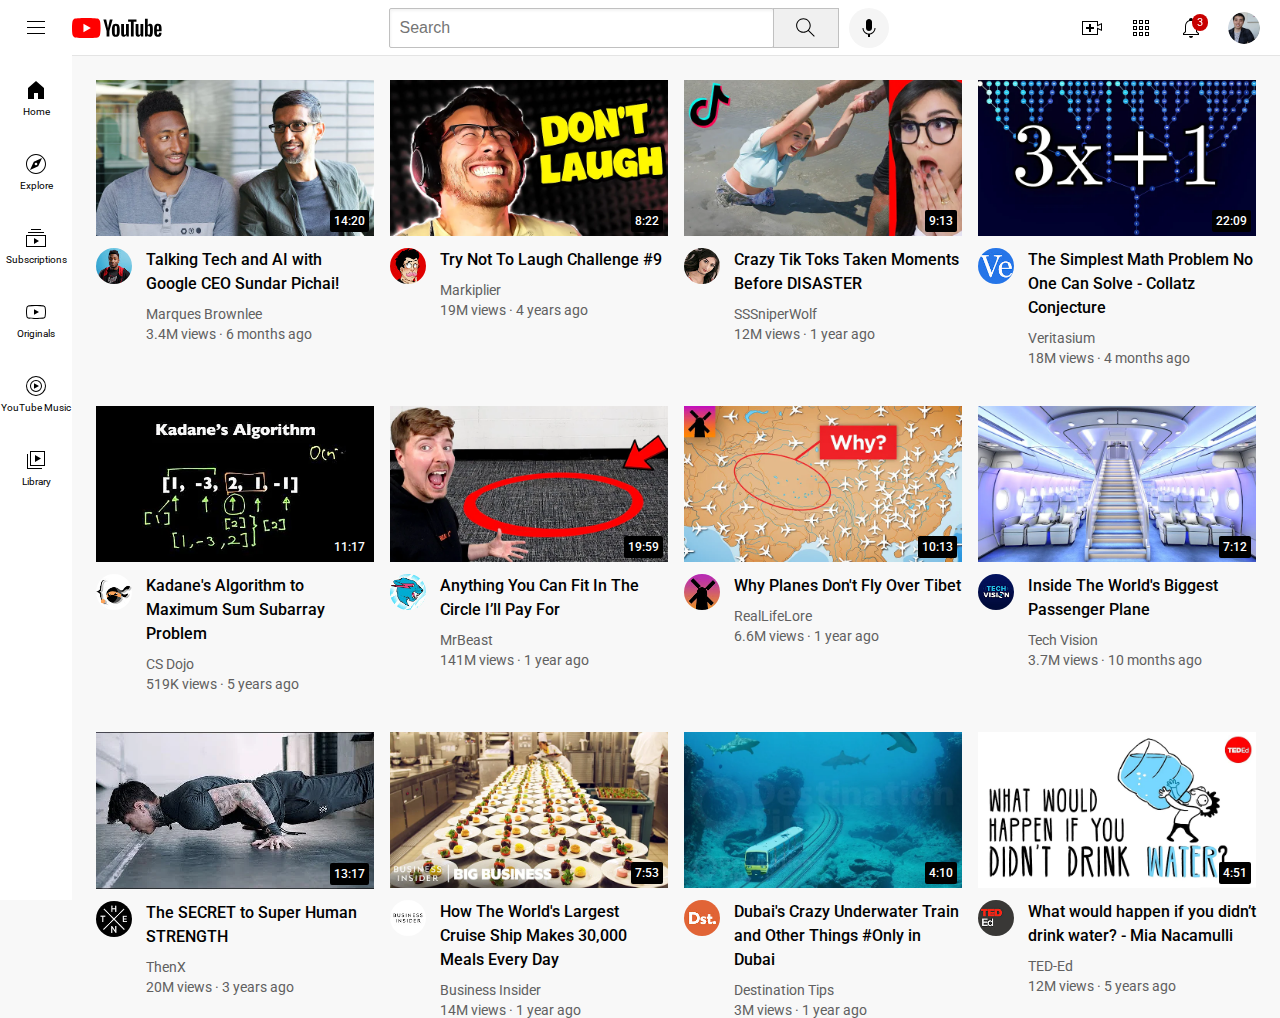
==== index.html @ 96327ec4 "Rename youtube.html to index.html" ====
<!DOCTYPE html>
<html>
  <head>
    <title>YouTube.com Clone</title>

    <link rel="preconnect" href="https://fonts.googleapis.com">
    <link rel="preconnect" href="https://fonts.gstatic.com" crossorigin>
    <link href="https://fonts.googleapis.com/css2?family=Roboto:wght@400;500;700&display=swap" rel="stylesheet">

    <link rel="stylesheet" href="styles/general.css">
    <link rel="stylesheet" href="styles/header.css">
    <link rel="stylesheet" href="styles/video.css">
    <link rel="stylesheet" href="styles/sidebar.css">
  </head>
  <body>
    <header class="header">
      <div class="left-section">
        <img class="hamburger-menu" src="icons/hamburger-menu.svg">
        <img class="youtube-logo" src="icons/youtube-logo.svg">
      </div>
      <div class="middle-section">
        <input class="search-bar" type="text" placeholder="Search">
        <button class="search-button">
          <img class="search-icon" src="icons/search.svg">
          <div class="tooltip">Search</div>
        </button>
        <!-- Put position absolute inside position relative -->
        <button class="voice-search-button">
          <img class="voice-search-icon" src="icons/voice-search-icon.svg">
          <div class="tooltip">Search with your voice</div>
        </button>
      </div>
      <div class="right-section">
        <div class="upload-icon-container">
          <img class="upload-icon" src="icons/upload.svg">
          <div class="tooltip">Create</div>
        </div>
        <div class="youtube-apps-icon-container">
          <img class="youtube-apps-icon" src="icons/youtube-apps.svg">
          <div class="tooltip">YouTube Apps</div>
        </div>
        <div class="notifications-icon-container">
          <img class="notifications-icon" src="icons/notifications.svg">
          <div class="notifications-count">3</div>
          <div class="tooltip">Notifications</div>
        </div>
        <img class="current-user-picture" src="channel-pictures/my-channel.jpeg">
      </div>
    </header>

    <nav class="sidebar">
      <div class="sidebar-link">
        <img src="icons/home.svg">
        <div>Home</div>
      </div>
      <div class="sidebar-link">
        <img src="icons/explore.svg">
        <div>Explore</div>
      </div>
      <div class="sidebar-link">
        <img src="icons/subscriptions.svg">
        <div>Subscriptions</div>
      </div>
      <div class="sidebar-link">
        <img src="icons/originals.svg">
        <div>Originals</div>
      </div>
      <div class="sidebar-link">
        <img src="icons/youtube-music.svg">
        <div>YouTube Music</div>
      </div>
      <div class="sidebar-link">
        <img src="icons/library.svg">
        <div>Library</div>
      </div>
    </nav>

    <main>
      <section class="video-grid">
        <div class="video-preview">
          <div class="thumbnail-row">
            <img class="thumbnail" src="thumbnails/thumbnail-1.webp">
            <div class="video-time">14:20</div>
          </div>
          <div class="video-info-grid">
            <div class="channel-picture">
              <img class="profile-picture" src="channel-pictures/channel-1.jpeg">
            </div>
            <div class="video-info">
              <p class="video-title">
                Talking Tech and AI with Google CEO Sundar Pichai!
              </p>
              <p class="video-author">
                Marques Brownlee
              </p>
              <p class="video-stats">
                3.4M views &#183; 6 months ago
              </p>
            </div>
          </div>
        </div>

        <div class="video-preview">
          <div class="thumbnail-row">
            <img class="thumbnail" src="thumbnails/thumbnail-2.webp">
            <div class="video-time">8:22</div>
          </div>
          <div class="video-info-grid">
            <div class="channel-picture">
              <img class="profile-picture" src="channel-pictures/channel-2.jpeg">
            </div>
            <div class="video-info">
              <p class="video-title">
                Try Not To Laugh Challenge #9
              </p>
              <p class="video-author">
                Markiplier
              </p>
              <p class="video-stats">
                19M views &#183; 4 years ago
              </p>
            </div>
          </div>
        </div>

        <div class="video-preview">
          <div class="thumbnail-row">
            <img class="thumbnail" src="thumbnails/thumbnail-3.webp">
            <div class="video-time">9:13</div>
          </div>
          <div class="video-info-grid">
            <div class="channel-picture">
              <img class="profile-picture" src="channel-pictures/channel-3.jpeg">
            </div>
            <div class="video-info">
              <p class="video-title">
                Crazy Tik Toks Taken Moments Before DISASTER
              </p>
              <p class="video-author">
                SSSniperWolf
              </p>
              <p class="video-stats">
                12M views &#183; 1 year ago
              </p>
            </div>
          </div>
        </div>

        <div class="video-preview">
          <div class="thumbnail-row">
            <img class="thumbnail" src="thumbnails/thumbnail-4.webp">
            <div class="video-time">22:09</div>
          </div>
          <div class="video-info-grid">
            <div class="channel-picture">
              <img class="profile-picture" src="channel-pictures/channel-4.jpeg">
            </div>
            <div class="video-info">
              <p class="video-title">
                The Simplest Math Problem No One Can Solve - Collatz Conjecture
              </p>
              <p class="video-author">
                Veritasium
              </p>
              <p class="video-stats">
                18M views &#183; 4 months ago
              </p>
            </div>
          </div>
        </div>

        <div class="video-preview">
          <div class="thumbnail-row">
            <img class="thumbnail" src="thumbnails/thumbnail-5.webp">
            <div class="video-time">11:17</div>
          </div>
          <div class="video-info-grid">
            <div class="channel-picture">
              <img class="profile-picture" src="channel-pictures/channel-5.jpeg">
            </div>
            <div class="video-info">
              <p class="video-title">
                Kadane's Algorithm to Maximum Sum Subarray Problem
              </p>
              <p class="video-author">
                CS Dojo
              </p>
              <p class="video-stats">
                519K views &#183; 5 years ago
              </p>
            </div>
          </div>
        </div>

        <div class="video-preview">
          <div class="thumbnail-row">
            <img class="thumbnail" src="thumbnails/thumbnail-6.webp">
            <div class="video-time">19:59</div>
          </div>
          <div class="video-info-grid">
            <div class="channel-picture">
              <img class="profile-picture" src="channel-pictures/channel-6.jpeg">
            </div>
            <div class="video-info">
              <p class="video-title">
                Anything You Can Fit In The Circle I’ll Pay For
              </p>
              <p class="video-author">
                MrBeast
              </p>
              <p class="video-stats">
                141M views &#183; 1 year ago
              </p>
            </div>
          </div>
        </div>

        <div class="video-preview">
          <div class="thumbnail-row">
            <img class="thumbnail" src="thumbnails/thumbnail-7.webp">
            <div class="video-time">10:13</div>
          </div>
          <div class="video-info-grid">
            <div class="channel-picture">
              <img class="profile-picture" src="channel-pictures/channel-7.jpeg">
            </div>
            <div class="video-info">
              <p class="video-title">
                Why Planes Don't Fly Over Tibet
              </p>
              <p class="video-author">
                RealLifeLore
              </p>
              <p class="video-stats">
                6.6M views &#183; 1 year ago
              </p>
            </div>
          </div>
        </div>

        <div class="video-preview">
          <div class="thumbnail-row">
            <img class="thumbnail" src="thumbnails/thumbnail-8.webp">
            <div class="video-time">7:12</div>
          </div>
          <div class="video-info-grid">
            <div class="channel-picture">
              <img class="profile-picture" src="channel-pictures/channel-8.jpeg">
            </div>
            <div class="video-info">
              <p class="video-title">
                Inside The World's Biggest Passenger Plane
              </p>
              <p class="video-author">
                Tech Vision
              </p>
              <p class="video-stats">
                3.7M views &#183; 10 months ago
              </p>
            </div>
          </div>
        </div>

        <div class="video-preview">
          <div class="thumbnail-row">
            <img class="thumbnail" src="thumbnails/thumbnail-9.webp">
            <div class="video-time">13:17</div>
          </div>
          <div class="video-info-grid">
            <div class="channel-picture">
              <img class="profile-picture" src="channel-pictures/channel-9.jpeg">
            </div>
            <div class="video-info">
              <p class="video-title">
                The SECRET to Super Human STRENGTH
              </p>
              <p class="video-author">
                ThenX
              </p>
              <p class="video-stats">
                20M views &#183; 3 years ago
              </p>
            </div>
          </div>
        </div>

        <div class="video-preview">
          <div class="thumbnail-row">
            <img class="thumbnail" src="thumbnails/thumbnail-10.webp">
            <div class="video-time">7:53</div>
          </div>
          <div class="video-info-grid">
            <div class="channel-picture">
              <img class="profile-picture" src="channel-pictures/channel-10.jpeg">
            </div>
            <div class="video-info">
              <p class="video-title">
                How The World's Largest Cruise Ship Makes 30,000 Meals Every Day
              </p>
              <p class="video-author">
                Business Insider
              </p>
              <p class="video-stats">
                14M views &#183; 1 year ago
              </p>
            </div>
          </div>
        </div>

        <div class="video-preview">
          <div class="thumbnail-row">
            <img class="thumbnail" src="thumbnails/thumbnail-11.webp">
            <div class="video-time">4:10</div>
          </div>
          <div class="video-info-grid">
            <div class="channel-picture">
              <img class="profile-picture" src="channel-pictures/channel-11.jpeg">
            </div>
            <div class="video-info">
              <p class="video-title">
                Dubai's Crazy Underwater Train and Other Things #Only in Dubai
              </p>
              <p class="video-author">
                Destination Tips
              </p>
              <p class="video-stats">
                3M views &#183; 1 year ago
              </p>
            </div>
          </div>
        </div>

        <div class="video-preview">
          <div class="thumbnail-row">
            <img class="thumbnail" src="thumbnails/thumbnail-12.webp">
            <div class="video-time">4:51</div>
          </div>
          <div class="video-info-grid">
            <div class="channel-picture">
              <img class="profile-picture" src="channel-pictures/channel-12.jpeg">
            </div>
            <div class="video-info">
              <p class="video-title">
                What would happen if you didn’t drink water? - Mia Nacamulli
              </p>
              <p class="video-author">
                TED-Ed
              </p>
              <p class="video-stats">
                12M views &#183; 5 years ago
              </p>
            </div>
          </div>
        </div>
      </section>
    </main>
  </body>
</html>
---- styles/general.css ----
p {
  margin-top: 0;
  margin-bottom: 0;
}

body {
  /* This style below will be inherited */
  font-family: Roboto, Arial;
  margin: 0;
  padding-top: 80px;
  padding-left: 96px;
  padding-right: 24px;
  background-color: rgb(248, 248, 248);
}
---- styles/header.css ----
.header {
  height: 55px;

  display: flex;
  flex-direction: row;
  justify-content: space-between;

  position: fixed;
  top: 0;
  left: 0;
  right: 0;
  z-index: 100;

  background-color: white;
  border-bottom-width: 1px;
  border-bottom-style: solid;
  border-bottom-color: rgb(228, 228, 228);
}

.left-section {
  display: flex;
  align-items: center;
}

.hamburger-menu {
  height: 24px;
  margin-left: 24px;
  margin-right: 24px;
}

.youtube-logo {
  height: 20px;
}

.middle-section {
  flex: 1;
  margin-left: 70px;
  margin-right: 35px;
  max-width: 500px;
  display: flex;
  align-items: center;
}

.search-bar {
  flex: 1;
  height: 36px;
  padding-left: 10px;
  font-size: 16px;
  border: 1px solid rgb(192, 192, 192);
  border-radius: 2px;
  box-shadow: inset 1px 2px 3px rgba(0, 0, 0, 0.05);
  width: 0;
}

.search-bar::placeholder {
  font-size: 16px;
}

.search-button {
  height: 40px;
  width: 66px;
  background-color: rgb(240, 240, 240);
  border-width: 1px;
  border-style: solid;
  border-color: rgb(192, 192, 192);
  margin-left: -1px;
  margin-right: 10px;
}

.search-button,
.voice-search-button,
.upload-icon-container {
  display: flex;
  justify-content: center;
  align-items: center;
  position: relative;
}

.search-button .tooltip,
.voice-search-button .tooltip,
.upload-icon-container .tooltip {
  position: absolute;
  background-color: gray;
  color: white;
  padding-top: 4px;
  padding-bottom: 4px;
  padding-left: 8px;
  padding-right: 8px;
  border-radius: 2px;
  font-size: 12px;
  bottom: -30px;
  opacity: 0;
  transition: opacity 0.15s;
  pointer-events: none;
  white-space: nowrap;
}

.search-button:hover .tooltip,
.voice-search-button:hover .tooltip,
.upload-icon-container:hover .tooltip {
  opacity: 1;
}

.search-icon {
  height: 25px;
}

.voice-search-button {
  height: 40px;
  width: 40px;
  border-radius: 20px;
  border: none;
  background-color: rgb(245, 245, 245);
}

.voice-search-icon {
  height: 24px;
}

.right-section {
  width: 180px;
  margin-right: 20px;
  display: flex;
  align-items: center;
  justify-content: space-between;
  flex-shrink: 0;
}

.upload-icon {
  height: 24px;
}

.youtube-apps-icon {
  height: 24px;
}

.notifications-icon {
  height: 24px;
}

.notifications-icon-container {
  position: relative;
}

.notifications-count {
  position: absolute;
  top: -2px;
  right: -5px;
  background-color: rgb(200, 0, 0);
  color: white;
  font-size: 11px;
  padding-left: 5px;
  padding-right: 5px;
  padding-top: 2px;
  padding-bottom: 2px;
  border-radius: 10px;
}

.current-user-picture {
  height: 32px;
  border-radius: 16px;
}

.search-button,
.voice-search-button,
.upload-icon-container,
.youtube-apps-icon-container,
.notifications-icon-container {
  display: flex;
  justify-content: center;
  align-items: center;
  position: relative;
  cursor: pointer;
}

.search-button .tooltip,
.voice-search-button .tooltip,
.upload-icon-container .tooltip,
.youtube-apps-icon-container .tooltip,
.notifications-icon-container .tooltip {
  font-family: Roboto, Arial;
  position: absolute;
  background-color: gray;
  color: white;
  padding-top: 4px;
  padding-bottom: 4px;
  padding-left: 8px;
  padding-right: 8px;
  border-radius: 2px;
  font-size: 12px;
  bottom: -30px;
  opacity: 0;
  transition: opacity 0.15s;
  pointer-events: none;
  white-space: nowrap;
}

.search-button:hover .tooltip,
.voice-search-button:hover .tooltip,
.upload-icon-container:hover .tooltip,
.youtube-apps-icon-container:hover .tooltip,
.notifications-icon-container:hover .tooltip {
  opacity: 1;
}
---- styles/video.css ----
.thumbnail {
  width: 100%;
}

.video-title {
  margin-top: 0;
  font-size: 14px;
  font-weight: 500;
  line-height: 20px;
  margin-bottom: 10px;
}

.video-info-grid {
  display: grid;
  grid-template-columns: 50px 1fr;
}

.profile-picture {
  width: 36px;
  border-radius: 50px;
}

.thumbnail-row {
  margin-bottom: 8px;
  position: relative;
}

.video-author,
.video-stats {
  font-size: 12px;
  color: rgb(96, 96, 96);
}

.video-author {
  margin-bottom: 4px;
}

@media (min-width: 1000px) {
  .video-title {
    font-size: 16px;
    line-height: 24px;
  }
}

@media (min-width: 1000px) {
  .video-author,
  .video-stats {
    font-size: 14px;
  }
}

.video-grid {
  display: grid;
  grid-template-columns: 1fr 1fr 1fr;
  column-gap: 16px;
  row-gap: 40px;
}

@media (max-width: 750px) {
  .video-grid {
    grid-template-columns: 1fr 1fr;
  }
}

@media (min-width: 751px) and (max-width: 999px) {
  .video-grid {
    grid-template-columns: 1fr 1fr 1fr;
  }
}

@media (min-width: 1000px) {
  .video-grid {
    grid-template-columns: 1fr 1fr 1fr 1fr;
  }
}

.video-time {
  font-size: 12px;
  font-weight: 500;
  padding: 4px;
  border-radius: 2px;
  background-color: black;
  color: white;
  position: absolute;
  bottom: 8px;
  right: 5px;
}
---- styles/sidebar.css ----
.sidebar {
  position: fixed;
  left: 0;
  bottom: 0;
  top: 55px;
  background-color: white;
  width: 72px;
  z-index: 200;
  padding-top: 5px;
}

.sidebar-link {
  height: 74px;
  display: flex;
  justify-content: center;
  align-items: center;
  flex-direction: column;
  cursor: pointer;
}

.sidebar-link:hover {
  background-color: rgb(235, 235, 235);
}

.sidebar-link img {
  height: 24px;
  margin-bottom: 4px;
}

.sidebar-link div {
  font-size: 10px;
}
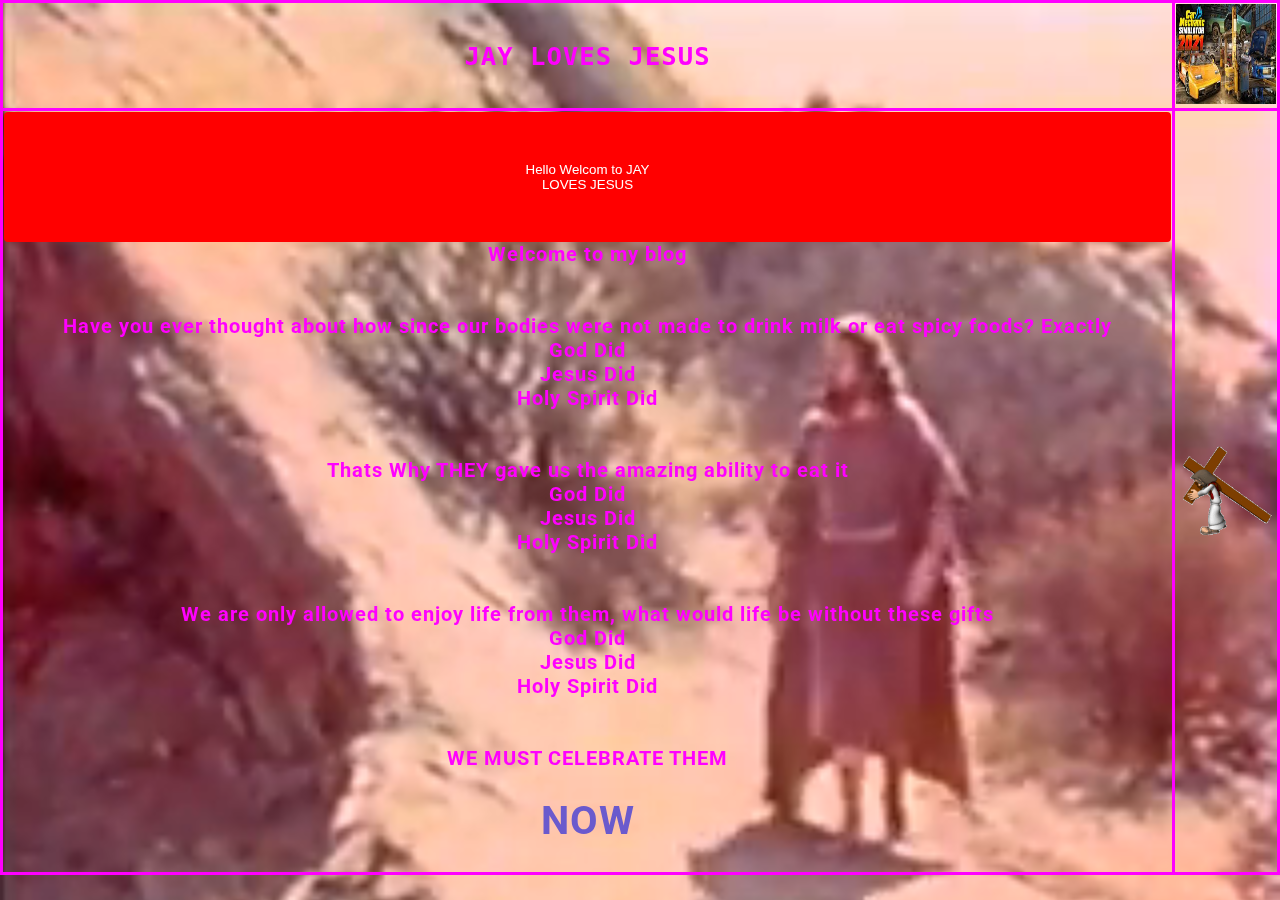
==== commit 39d27d4a: "Update and rename new.html to index.html" ====
--- a/index.html
+++ b/index.html
@@ -1,358 +1,71 @@
-<!DOCTYPE html>
-<html>
-  <head>
-    <title>YouTube.com Clone</title>
-
-    <link rel="preconnect" href="https://fonts.googleapis.com">
-    <link rel="preconnect" href="https://fonts.gstatic.com" crossorigin>
-    <link href="https://fonts.googleapis.com/css2?family=Roboto:wght@400;500;700&display=swap" rel="stylesheet">
-
-    <link rel="stylesheet" href="styles/general.css">
-    <link rel="stylesheet" href="styles/header.css">
-    <link rel="stylesheet" href="styles/video.css">
-    <link rel="stylesheet" href="styles/sidebar.css">
-  </head>
-  <body>
-    <header class="header">
-      <div class="left-section">
-        <img class="hamburger-menu" src="icons/hamburger-menu.svg">
-        <img class="youtube-logo" src="icons/youtube-logo.svg">
-      </div>
-      <div class="middle-section">
-        <input class="search-bar" type="text" placeholder="Search">
-        <button class="search-button">
-          <img class="search-icon" src="icons/search.svg">
-          <div class="tooltip">Search</div>
-        </button>
-        <!-- Put position absolute inside position relative -->
-        <button class="voice-search-button">
-          <img class="voice-search-icon" src="icons/voice-search-icon.svg">
-          <div class="tooltip">Search with your voice</div>
-        </button>
-      </div>
-      <div class="right-section">
-        <div class="upload-icon-container">
-          <img class="upload-icon" src="icons/upload.svg">
-          <div class="tooltip">Create</div>
-        </div>
-        <div class="youtube-apps-icon-container">
-          <img class="youtube-apps-icon" src="icons/youtube-apps.svg">
-          <div class="tooltip">YouTube Apps</div>
-        </div>
-        <div class="notifications-icon-container">
-          <img class="notifications-icon" src="icons/notifications.svg">
-          <div class="notifications-count">3</div>
-          <div class="tooltip">Notifications</div>
-        </div>
-        <img class="current-user-picture" src="channel-pictures/my-channel.jpeg">
-      </div>
-    </header>
-
-    <nav class="sidebar">
-      <div class="sidebar-link">
-        <img src="icons/home.svg">
-        <div>Home</div>
-      </div>
-      <div class="sidebar-link">
-        <img src="icons/explore.svg">
-        <div>Explore</div>
-      </div>
-      <div class="sidebar-link">
-        <img src="icons/subscriptions.svg">
-        <div>Subscriptions</div>
-      </div>
-      <div class="sidebar-link">
-        <img src="icons/originals.svg">
-        <div>Originals</div>
-      </div>
-      <div class="sidebar-link">
-        <img src="icons/youtube-music.svg">
-        <div>YouTube Music</div>
-      </div>
-      <div class="sidebar-link">
-        <img src="icons/library.svg">
-        <div>Library</div>
-      </div>
-    </nav>
-
-    <main>
-      <section class="video-grid">
-        <div class="video-preview">
-          <div class="thumbnail-row">
-            <img class="thumbnail" src="thumbnails/thumbnail-1.webp">
-            <div class="video-time">14:20</div>
-          </div>
-          <div class="video-info-grid">
-            <div class="channel-picture">
-              <img class="profile-picture" src="channel-pictures/channel-1.jpeg">
-            </div>
-            <div class="video-info">
-              <p class="video-title">
-                Talking Tech and AI with Google CEO Sundar Pichai!
-              </p>
-              <p class="video-author">
-                Marques Brownlee
-              </p>
-              <p class="video-stats">
-                3.4M views &#183; 6 months ago
-              </p>
-            </div>
-          </div>
-        </div>
-
-        <div class="video-preview">
-          <div class="thumbnail-row">
-            <img class="thumbnail" src="thumbnails/thumbnail-2.webp">
-            <div class="video-time">8:22</div>
-          </div>
-          <div class="video-info-grid">
-            <div class="channel-picture">
-              <img class="profile-picture" src="channel-pictures/channel-2.jpeg">
-            </div>
-            <div class="video-info">
-              <p class="video-title">
-                Try Not To Laugh Challenge #9
-              </p>
-              <p class="video-author">
-                Markiplier
-              </p>
-              <p class="video-stats">
-                19M views &#183; 4 years ago
-              </p>
-            </div>
-          </div>
-        </div>
-
-        <div class="video-preview">
-          <div class="thumbnail-row">
-            <img class="thumbnail" src="thumbnails/thumbnail-3.webp">
-            <div class="video-time">9:13</div>
-          </div>
-          <div class="video-info-grid">
-            <div class="channel-picture">
-              <img class="profile-picture" src="channel-pictures/channel-3.jpeg">
-            </div>
-            <div class="video-info">
-              <p class="video-title">
-                Crazy Tik Toks Taken Moments Before DISASTER
-              </p>
-              <p class="video-author">
-                SSSniperWolf
-              </p>
-              <p class="video-stats">
-                12M views &#183; 1 year ago
-              </p>
-            </div>
-          </div>
-        </div>
-
-        <div class="video-preview">
-          <div class="thumbnail-row">
-            <img class="thumbnail" src="thumbnails/thumbnail-4.webp">
-            <div class="video-time">22:09</div>
-          </div>
-          <div class="video-info-grid">
-            <div class="channel-picture">
-              <img class="profile-picture" src="channel-pictures/channel-4.jpeg">
-            </div>
-            <div class="video-info">
-              <p class="video-title">
-                The Simplest Math Problem No One Can Solve - Collatz Conjecture
-              </p>
-              <p class="video-author">
-                Veritasium
-              </p>
-              <p class="video-stats">
-                18M views &#183; 4 months ago
-              </p>
-            </div>
-          </div>
-        </div>
-
-        <div class="video-preview">
-          <div class="thumbnail-row">
-            <img class="thumbnail" src="thumbnails/thumbnail-5.webp">
-            <div class="video-time">11:17</div>
-          </div>
-          <div class="video-info-grid">
-            <div class="channel-picture">
-              <img class="profile-picture" src="channel-pictures/channel-5.jpeg">
-            </div>
-            <div class="video-info">
-              <p class="video-title">
-                Kadane's Algorithm to Maximum Sum Subarray Problem
-              </p>
-              <p class="video-author">
-                CS Dojo
-              </p>
-              <p class="video-stats">
-                519K views &#183; 5 years ago
-              </p>
-            </div>
-          </div>
-        </div>
-
-        <div class="video-preview">
-          <div class="thumbnail-row">
-            <img class="thumbnail" src="thumbnails/thumbnail-6.webp">
-            <div class="video-time">19:59</div>
-          </div>
-          <div class="video-info-grid">
-            <div class="channel-picture">
-              <img class="profile-picture" src="channel-pictures/channel-6.jpeg">
-            </div>
-            <div class="video-info">
-              <p class="video-title">
-                Anything You Can Fit In The Circle I’ll Pay For
-              </p>
-              <p class="video-author">
-                MrBeast
-              </p>
-              <p class="video-stats">
-                141M views &#183; 1 year ago
-              </p>
-            </div>
-          </div>
-        </div>
-
-        <div class="video-preview">
-          <div class="thumbnail-row">
-            <img class="thumbnail" src="thumbnails/thumbnail-7.webp">
-            <div class="video-time">10:13</div>
-          </div>
-          <div class="video-info-grid">
-            <div class="channel-picture">
-              <img class="profile-picture" src="channel-pictures/channel-7.jpeg">
-            </div>
-            <div class="video-info">
-              <p class="video-title">
-                Why Planes Don't Fly Over Tibet
-              </p>
-              <p class="video-author">
-                RealLifeLore
-              </p>
-              <p class="video-stats">
-                6.6M views &#183; 1 year ago
-              </p>
-            </div>
-          </div>
-        </div>
-
-        <div class="video-preview">
-          <div class="thumbnail-row">
-            <img class="thumbnail" src="thumbnails/thumbnail-8.webp">
-            <div class="video-time">7:12</div>
-          </div>
-          <div class="video-info-grid">
-            <div class="channel-picture">
-              <img class="profile-picture" src="channel-pictures/channel-8.jpeg">
-            </div>
-            <div class="video-info">
-              <p class="video-title">
-                Inside The World's Biggest Passenger Plane
-              </p>
-              <p class="video-author">
-                Tech Vision
-              </p>
-              <p class="video-stats">
-                3.7M views &#183; 10 months ago
-              </p>
-            </div>
-          </div>
-        </div>
-
-        <div class="video-preview">
-          <div class="thumbnail-row">
-            <img class="thumbnail" src="thumbnails/thumbnail-9.webp">
-            <div class="video-time">13:17</div>
-          </div>
-          <div class="video-info-grid">
-            <div class="channel-picture">
-              <img class="profile-picture" src="channel-pictures/channel-9.jpeg">
-            </div>
-            <div class="video-info">
-              <p class="video-title">
-                The SECRET to Super Human STRENGTH
-              </p>
-              <p class="video-author">
-                ThenX
-              </p>
-              <p class="video-stats">
-                20M views &#183; 3 years ago
-              </p>
-            </div>
-          </div>
-        </div>
-
-        <div class="video-preview">
-          <div class="thumbnail-row">
-            <img class="thumbnail" src="thumbnails/thumbnail-10.webp">
-            <div class="video-time">7:53</div>
-          </div>
-          <div class="video-info-grid">
-            <div class="channel-picture">
-              <img class="profile-picture" src="channel-pictures/channel-10.jpeg">
-            </div>
-            <div class="video-info">
-              <p class="video-title">
-                How The World's Largest Cruise Ship Makes 30,000 Meals Every Day
-              </p>
-              <p class="video-author">
-                Business Insider
-              </p>
-              <p class="video-stats">
-                14M views &#183; 1 year ago
-              </p>
-            </div>
-          </div>
-        </div>
-
-        <div class="video-preview">
-          <div class="thumbnail-row">
-            <img class="thumbnail" src="thumbnails/thumbnail-11.webp">
-            <div class="video-time">4:10</div>
-          </div>
-          <div class="video-info-grid">
-            <div class="channel-picture">
-              <img class="profile-picture" src="channel-pictures/channel-11.jpeg">
-            </div>
-            <div class="video-info">
-              <p class="video-title">
-                Dubai's Crazy Underwater Train and Other Things #Only in Dubai
-              </p>
-              <p class="video-author">
-                Destination Tips
-              </p>
-              <p class="video-stats">
-                3M views &#183; 1 year ago
-              </p>
-            </div>
-          </div>
-        </div>
-
-        <div class="video-preview">
-          <div class="thumbnail-row">
-            <img class="thumbnail" src="thumbnails/thumbnail-12.webp">
-            <div class="video-time">4:51</div>
-          </div>
-          <div class="video-info-grid">
-            <div class="channel-picture">
-              <img class="profile-picture" src="channel-pictures/channel-12.jpeg">
-            </div>
-            <div class="video-info">
-              <p class="video-title">
-                What would happen if you didn’t drink water? - Mia Nacamulli
-              </p>
-              <p class="video-author">
-                TED-Ed
-              </p>
-              <p class="video-stats">
-                12M views &#183; 5 years ago
-              </p>
-            </div>
-          </div>
-        </div>
-      </section>
-    </main>
-  </body>
-</html>
+<!DOCTYPE html>
+<html>
+  <head>
+    <title>JAY LOVES JESUS</title>
+
+    <link rel="preconnect" href="https://fonts.googleapis.com">
+    <link rel="preconnect" href="https://fonts.gstatic.com" crossorigin>
+    <link href="https://fonts.googleapis.com/css2?family=Roboto:wght@400;500;700&display=swap" rel="stylesheet">
+
+    <link rel="stylesheet" href="styles/general.css">
+    <link rel="stylesheet" href="styles/header.css">
+    <link rel="stylesheet" href="styles/video.css">
+    <link rel="stylesheet" href="styles/sidebar.css">
+  </head>
+  
+  <body>
+
+	  <table class="JesusTable">
+		  <tbody>
+		    <video id="Jesus" autoplay="" muted="" loop="" src="videos/Jesus.mp4" oncanplay="this.play()"></video>
+			  <tr>
+				<th>
+				<h1>JAY LOVES JESUS</h1>
+				</th>
+				<th>
+				<img width="100" height="100" src="Untitled.jpg">
+				</th>
+			</tr>
+			
+			
+				<tr>
+				<th>
+
+				
+				
+				<div class="JesusDiv">
+					<button href="https://www.youtube.com/" target="_blank" class="Jesus1">
+						Hello Welcom to JAY LOVES JESUS
+					</button>
+					<div class="blog">
+					Welcome to my blog <br> <br> <br>
+					Have you ever thought about how since our bodies were not made to drink milk or eat spicy foods? Exactly<br>
+					God Did <br>
+					Jesus Did <br>
+					Holy Spirit Did <br> <br> <br>
+					Thats Why THEY gave us the amazing ability to eat it <br>
+					God Did <br>
+					Jesus Did <br>
+					Holy Spirit Did <br> <br> <br>
+					We are only allowed to enjoy life from them, what would life be without these gifts <br>
+					God Did <br>
+					Jesus Did <br>
+					Holy Spirit Did <br> <br> <br>
+					WE MUST CELEBRATE THEM <h1 style="size: 20px; color: slateblue">NOW</h1>
+					</div>
+					</th>
+				<th style="width: 100px; height:100%">
+					<a href="jesusisking.html" target="_blank" class="blog">
+						<img width="100" height="100" src="videos/jesus-cross.gif">
+					</a>			
+
+				</th>
+			</div>
+			</tr>
+			
+			
+			
+		</tbody>
+	</table>
+</body>
+</html>
--- a/styles/general.css
+++ b/styles/general.css
@@ -2,13 +2,83 @@
   margin-top: 0;
   margin-bottom: 0;
 }
-
+html {
+	  cursor:  url('jesus-cross.gif'), none;
+}
 body {
   /* This style below will be inherited */
   font-family: Roboto, Arial;
   margin: 0;
-  padding-top: 80px;
-  padding-left: 96px;
-  padding-right: 24px;
-  background-color: rgb(248, 248, 248);
+height:100%;
+width:100vw;
+  background-color: transparent;
+
+  color: magenta;
 }
+table {
+	 border-collapse: collapse;
+	font-family: monospace;
+	font-size: 0.8rem;
+	letter-spacing: 1px;
+	table-layout: fixed;
+	overflow-x: hidden;
+	height: auto;
+	width: 100%;
+
+}
+th, td {
+		border: 3px solid magenta;
+	border-collapse: collapse;
+}
+video {
+	position:fixed;
+	top: 0;
+	left: 0;
+	min-width: 100%;
+	min-height: 100%;
+	z-index:-1;
+}
+.Jesus1 {
+	/* changing the button to be red background white text and no border */
+	background-color: red;
+	color: white;
+	border: none;
+	padding-top: 50px;
+	padding-bottom: 50px;
+	padding-left: 500px;
+	padding-right: 500px;
+	border-radius: 4px;
+	cursor: pointer;
+	text-align: center;
+}
+.Jesus1:hover {
+	background-color: green;
+	color: blue;
+	cursor: none;
+	text-align: left;
+	box-shadow: 5px 5px 10px rbga(0, 0, 0, 0.15);
+}
+.JesusDiv {
+	align-items: center;
+	align-content: center;
+	text-align:  center;
+}
+.JesusTable {
+	display: flex;
+  justify-content: center;
+  align-items: center;
+  height: 100%;
+  width: 100%;
+  margin: 0;
+  padding: 0;
+  overflow-y: auto;
+  color: magenta;
+}
+.blog {
+	font-family: Roboto;
+	font-weight: bold;
+	font-size: 20px;
+	color: magenta;
+	margin-top: 0;
+	shadow: 2px;
+}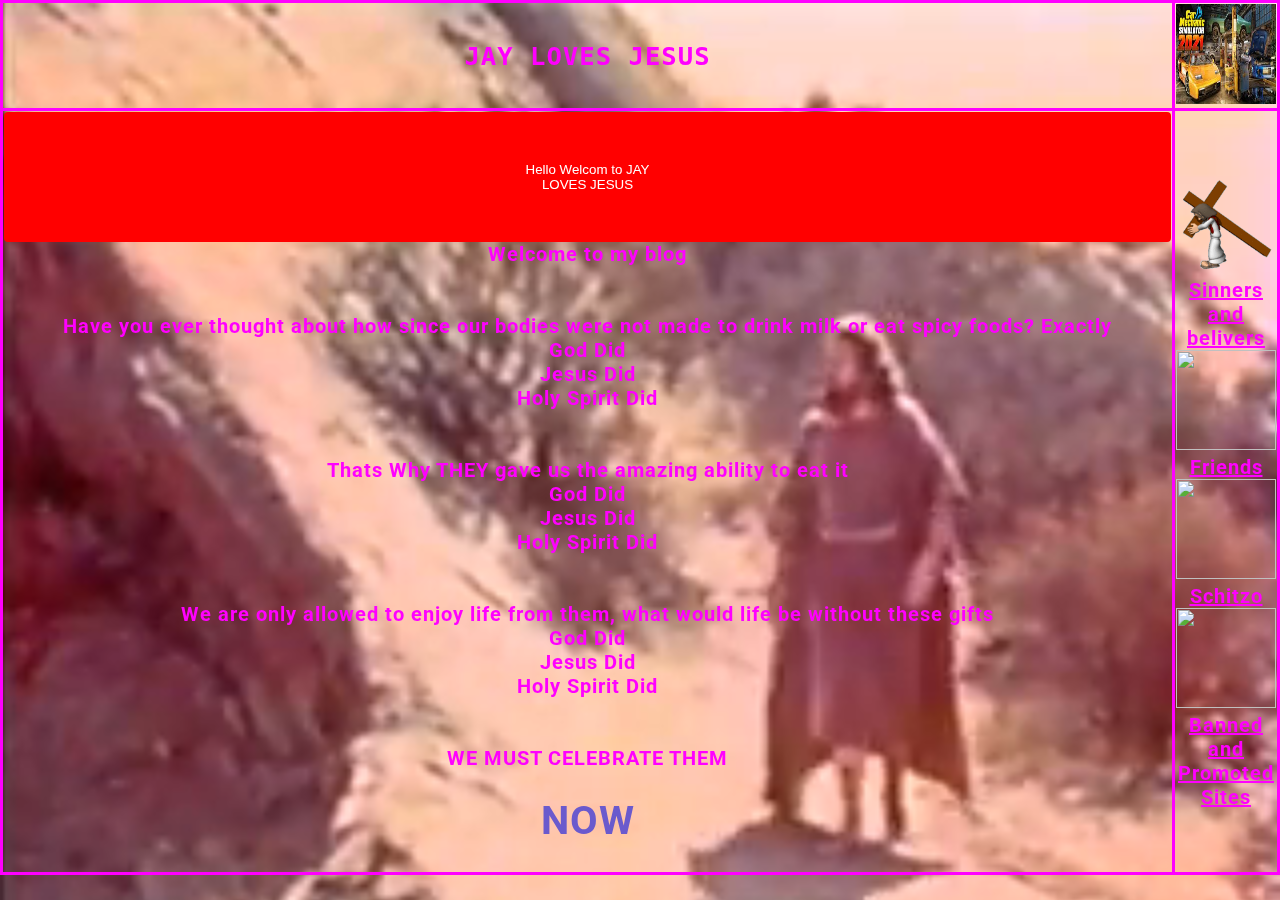
==== commit 85226493: "Add files via upload" ====
--- a/index.html
+++ b/index.html
@@ -55,10 +55,22 @@
 					</div>
 					</th>
 				<th style="width: 100px; height:100%">
-					<a href="jesusisking.html" target="_blank" class="blog">
-						<img width="100" height="100" src="videos/jesus-cross.gif">
+					<a href="SinnersBelivers.html" target="_blank" class="blog">
+						<img width="100" height="100" src="videos/jesus-cross.gif"> <br>
+						Sinners and belivers
 					</a>			
-
+					<a href="Friends.html" target="_blank" class="blog">
+						<img width="100" height="100" src="videos/jesussheep.gif"> <br>
+						Friends
+					</a>			
+					<a href="Schitzo.html" target="_blank" class="blog">
+						<img width="100" height="100" src="videos/jesusbread.gif"> <br>
+						Schitzo
+					</a>			
+					<a href="Sites.html" target="_blank" class="blog">
+						<img width="100" height="100" src="videos/jesusballin.webp"> <br>
+						Banned and Promoted Sites
+					</a>								
 				</th>
 			</div>
 			</tr>
--- a/styles/general.css
+++ b/styles/general.css
@@ -3,7 +3,7 @@
   margin-bottom: 0;
 }
 html {
-	  cursor:  url('jesus-cross.gif'), none;
+	  cursor:  url('jesus-cross.gif'), pointer;
 }
 body {
   /* This style below will be inherited */
@@ -81,4 +81,4 @@
 	color: magenta;
 	margin-top: 0;
 	shadow: 2px;
-}+}
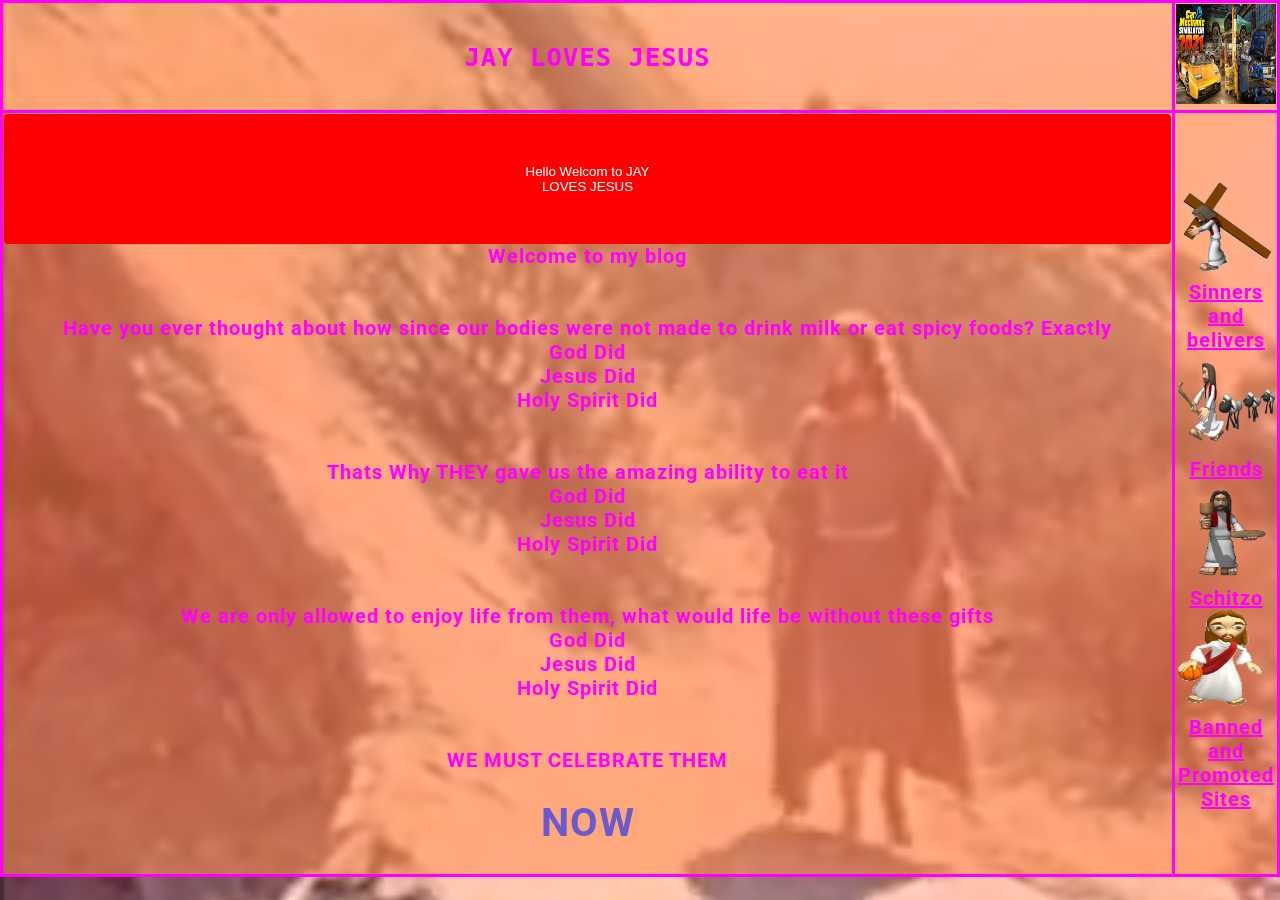
==== commit c77e6803: "Add files via upload" ====
--- a/index.html
+++ b/index.html
@@ -23,7 +23,11 @@
 				<h1>JAY LOVES JESUS</h1>
 				</th>
 				<th>
-				<img width="100" height="100" src="Untitled.jpg">
+				<a href="https://store.steampowered.com/app/1190000/Car_Mechanic_Simulator_2021/" target="_blank" class="blog">
+						<img width="100" height="100" src="Untitled.jpg">
+					</a>	
+				
+				
 				</th>
 			</tr>
 			
--- a/styles/general.css
+++ b/styles/general.css
@@ -11,8 +11,6 @@
   margin: 0;
 height:100%;
 width:100vw;
-  background-color: transparent;
-
   color: magenta;
 }
 table {
@@ -24,11 +22,12 @@
 	overflow-x: hidden;
 	height: auto;
 	width: 100%;
-
+	background-color: rgba(255, 144, 85, 0.1);
 }
 th, td {
 		border: 3px solid magenta;
 	border-collapse: collapse;
+	background-color: rgba(255, 144, 85, 0.5);
 }
 video {
 	position:fixed;
@@ -81,4 +80,4 @@
 	color: magenta;
 	margin-top: 0;
 	shadow: 2px;
-}
+}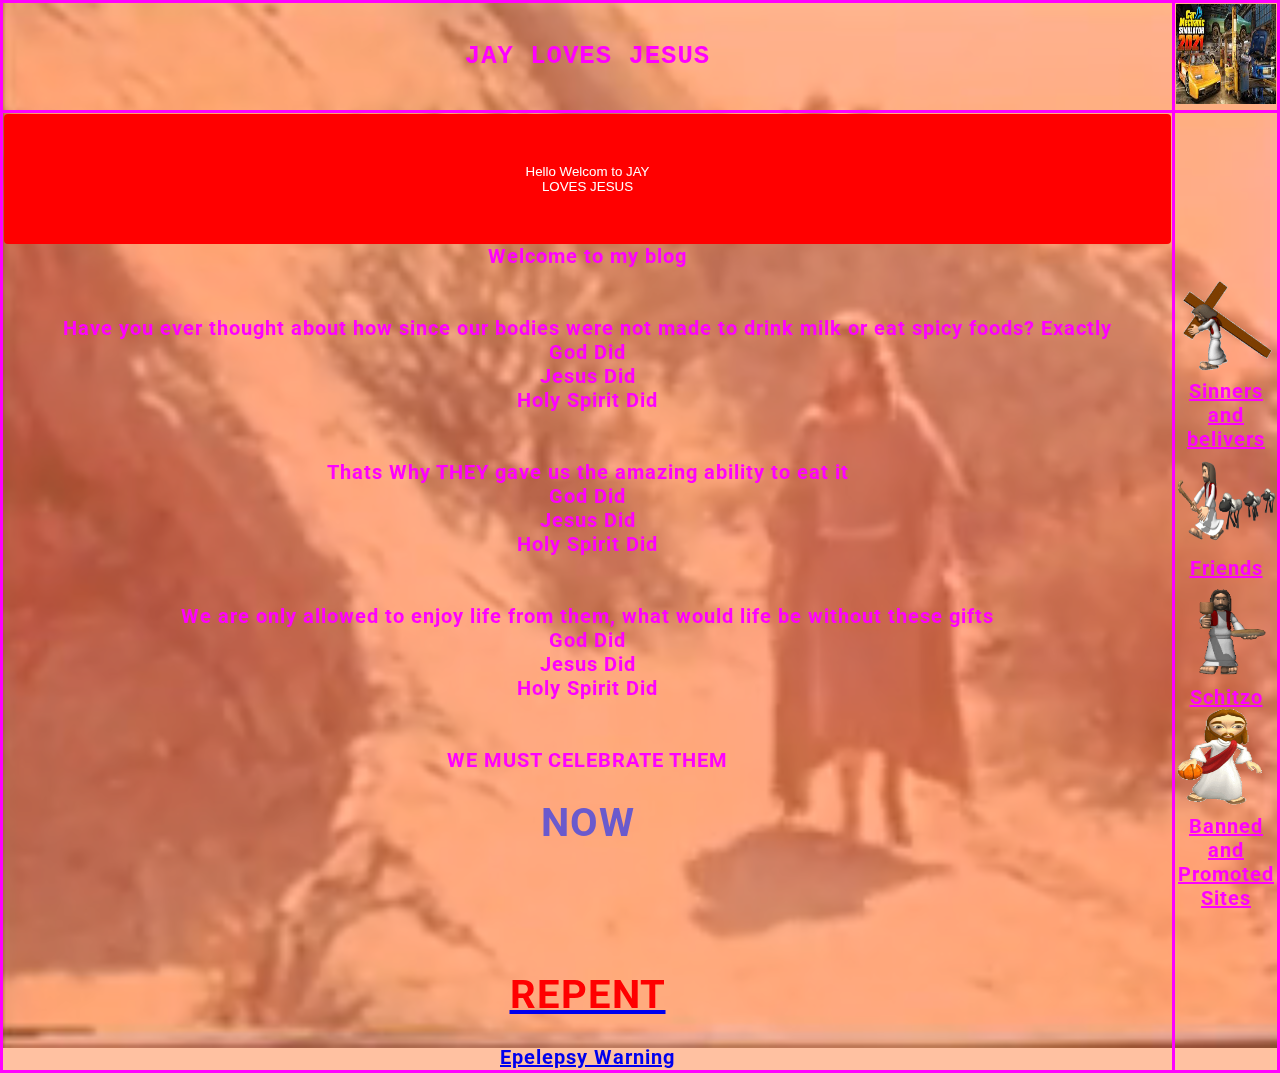
==== commit b81c9c3a: "Add files via upload" ====
--- a/index.html
+++ b/index.html
@@ -56,6 +56,12 @@
 					Jesus Did <br>
 					Holy Spirit Did <br> <br> <br>
 					WE MUST CELEBRATE THEM <h1 style="size: 20px; color: slateblue">NOW</h1>
+					<br> <br> <br>
+					<a href="REPENT.html">
+						<h1 style="size: 40px; color: red">REPENT</h1>
+						Epelepsy Warning
+					</a>	
+					
 					</div>
 					</th>
 				<th style="width: 100px; height:100%">
